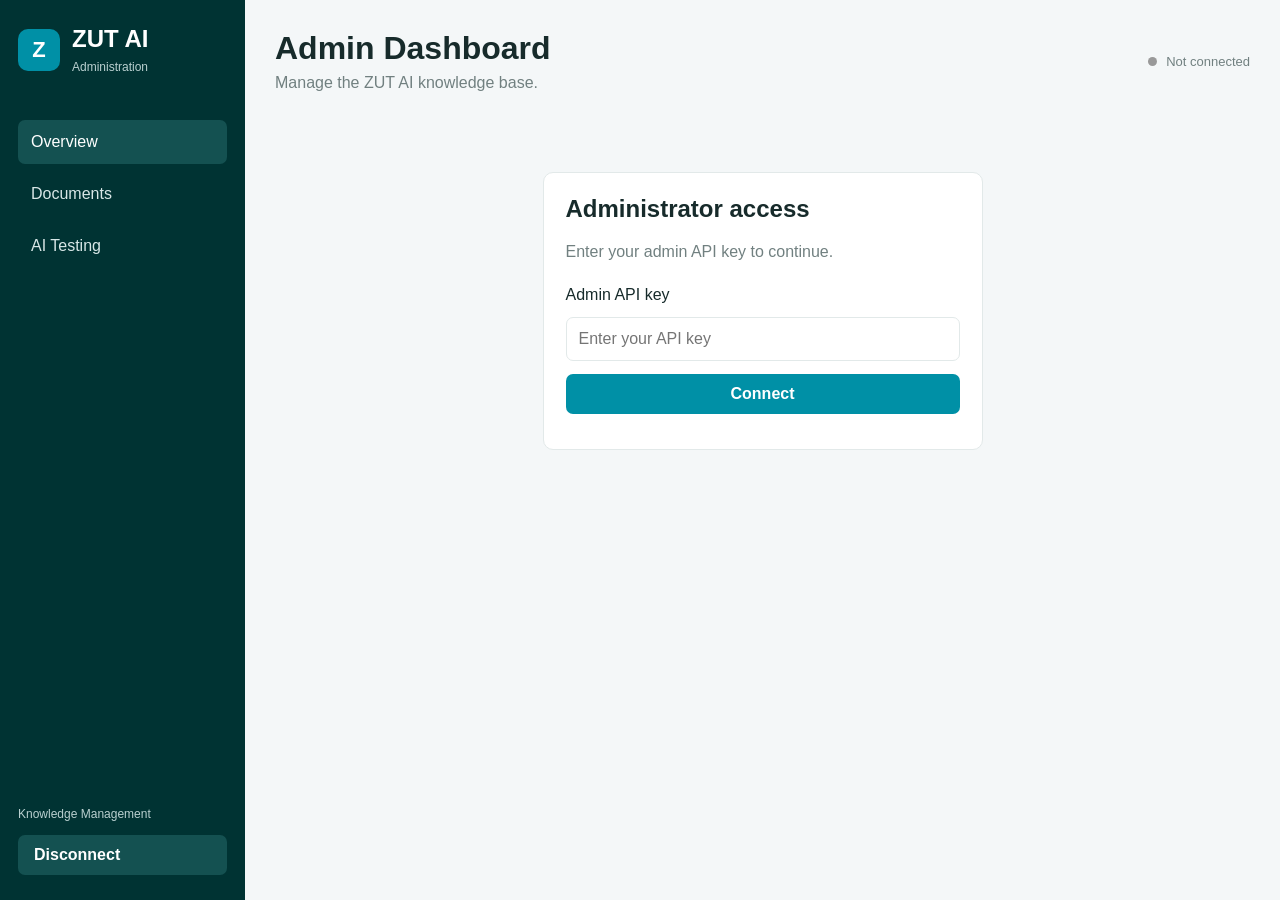
==== frontend/admin/admin.html @ 0103c9bb "improved Ai responce time and ui" ====
<!DOCTYPE html>
<html lang="en">
<head>
    <meta charset="UTF-8">
    <meta name="viewport" content="width=device-width, initial-scale=1.0">

    <title>ZUT AI | Admin Dashboard</title>

    <link rel="stylesheet" href="admin.css">
</head>

<body>

    <div class="admin-layout">

        <aside class="sidebar">
            <div class="brand">
                <div class="brand-icon">Z</div>
                <div>
                    <h2>ZUT AI</h2>
                    <span>Administration</span>
                </div>
            </div>

            <nav>
                <a href="#overview" class="active">Overview</a>
                <a href="#documents">Documents</a>
                <a href="#ai-testing">AI Testing</a>
            </nav>

            <div class="sidebar-footer">
                <span>Knowledge Management</span>
                <button id="logout-button" class="logout-button">
                    Disconnect
                </button>
            </div>
        </aside>

        <main class="main-content">

            <header class="topbar">
                <div>
                    <h1>Admin Dashboard</h1>
                    <p>Manage the ZUT AI knowledge base.</p>
                </div>

                <div class="connection-status">
                    <span id="connection-indicator"></span>
                    <span id="connection-text">Not connected</span>
                </div>
            </header>

            <!-- Authentication -->
            <section id="login-section" class="login-section">
                <div class="login-card">
                    <h2>Administrator access</h2>
                    <p>Enter your admin API key to continue.</p>

                    <form id="login-form">
                        <label for="api-key">Admin API key</label>

                        <input
                            type="password"
                            id="api-key"
                            placeholder="Enter your API key"
                            required
                        >

                        <button type="submit">Connect</button>
                    </form>

                    <p id="login-error" class="error-message"></p>
                </div>
            </section>

            <!-- Dashboard -->
            <section id="dashboard-section" hidden>

                <section id="overview" class="section">
                    <div class="section-heading">
                        <div>
                            <h2>Overview</h2>
                            <p>Knowledge base summary</p>
                        </div>

                        <button id="refresh-button" class="secondary-button">
                            Refresh
                        </button>
                    </div>

                    <div class="stats-grid">

                        <article class="stat-card">
                            <span>Documents</span>
                            <strong id="total-documents">0</strong>
                        </article>

                        <article class="stat-card">
                            <span>Indexed chunks</span>
                            <strong id="total-chunks">0</strong>
                        </article>

                        <article class="stat-card">
                            <span>Indexed documents</span>
                            <strong id="indexed-documents">0</strong>
                        </article>

                        <article class="stat-card">
                            <span>API status</span>
                            <strong id="api-status">Unknown</strong>
                        </article>

                    </div>
                </section>

                <section id="documents" class="section">

                    <div class="section-heading">
                        <div>
                            <h2>Documents</h2>
                            <p>Upload and manage knowledge-base files.</p>
                        </div>
                    </div>

                    <div class="upload-card">
                        <form id="upload-form">

                            <label for="document-file">
                                Select a document
                            </label>

                            <input
                                type="file"
                                id="document-file"
                                accept=".pdf,.txt,.docx"
                                required
                            >

                            <p class="hint">
                                Supported formats: PDF, TXT and DOCX.
                                Maximum size: 15 MB.
                            </p>

                            <button type="submit" id="upload-button">
                                Upload document
                            </button>

                        </form>

                        <p id="upload-message" class="message"></p>
                    </div>

                    <div class="document-card">

                        <div class="document-heading">
                            <h3>Document library</h3>
                            <span id="document-count">0 documents</span>
                        </div>

                        <div id="document-list" class="document-list">
                            <p class="empty-state">
                                Connect to load documents.
                            </p>
                        </div>

                    </div>

                </section>

                <section id="ai-testing" class="section">
                    <div class="section-heading">
                        <div>
                            <h2>AI Testing</h2>
                            <p>Test the student assistant's responses.</p>
                        </div>
                    </div>

                    <div class="testing-card">
                        <p>
                            The AI testing panel will be connected in
                            the next development step.
                        </p>
                    </div>
                </section>

            </section>

            <div id="notification" class="notification" role="status"></div>

        </main>

    </div>

    <script src="admin.js"></script>

</body>
</html>
---- frontend/admin/admin.css ----
:root {
    --primary: #003333;
    --accent: #0090A6;
    --background: #f4f7f8;
    --surface: #ffffff;
    --text: #172b2b;
    --muted: #718080;
    --border: #e2e9e9;
    --danger: #c0392b;
}

* {
    box-sizing: border-box;
}

body {
    margin: 0;
    font-family: Arial, sans-serif;
    background: var(--background);
    color: var(--text);
}

button,
input {
    font: inherit;
}

button {
    cursor: pointer;
    border: none;
    border-radius: 7px;
    padding: 11px 16px;
    background: var(--accent);
    color: white;
    font-weight: 600;
}

button:hover {
    opacity: 0.9;
}

button:disabled {
    opacity: 0.6;
    cursor: not-allowed;
}

.admin-layout {
    min-height: 100vh;
    display: flex;
}

.sidebar {
    width: 245px;
    background: var(--primary);
    color: white;
    padding: 25px 18px;
    display: flex;
    flex-direction: column;
    position: fixed;
    inset: 0 auto 0 0;
}

.brand {
    display: flex;
    align-items: center;
    gap: 12px;
    margin-bottom: 45px;
}

.brand-icon {
    width: 42px;
    height: 42px;
    border-radius: 10px;
    background: var(--accent);
    display: grid;
    place-items: center;
    font-size: 22px;
    font-weight: bold;
}

.brand h2 {
    margin: 0 0 4px;
}

.brand span,
.sidebar-footer span {
    color: #b9d0d0;
    font-size: 12px;
}

.sidebar nav {
    display: grid;
    gap: 8px;
}

.sidebar nav a {
    color: #d8e7e7;
    text-decoration: none;
    padding: 13px;
    border-radius: 7px;
}

.sidebar nav a:hover,
.sidebar nav a.active {
    background: #145151;
    color: white;
}

.sidebar-footer {
    margin-top: auto;
    display: grid;
    gap: 14px;
}

.logout-button {
    background: #145151;
    text-align: left;
}

.main-content {
    width: calc(100% - 245px);
    margin-left: 245px;
    padding: 30px;
}

.topbar,
.section-heading,
.document-heading {
    display: flex;
    align-items: center;
    justify-content: space-between;
    gap: 15px;
}

.topbar {
    margin-bottom: 35px;
}

.topbar h1,
.section-heading h2 {
    margin: 0 0 7px;
}

.topbar p,
.section-heading p {
    color: var(--muted);
    margin: 0;
}

.connection-status {
    display: flex;
    align-items: center;
    gap: 9px;
    font-size: 13px;
    color: var(--muted);
}

#connection-indicator {
    width: 9px;
    height: 9px;
    background: #999;
    border-radius: 50%;
}

#connection-indicator.connected {
    background: #20a36b;
}

.section {
    margin-bottom: 38px;
    scroll-margin-top: 25px;
}

.stats-grid {
    display: grid;
    grid-template-columns: repeat(4, minmax(0, 1fr));
    gap: 18px;
    margin-top: 22px;
}

.stat-card,
.upload-card,
.document-card,
.testing-card,
.login-card {
    background: var(--surface);
    border: 1px solid var(--border);
    border-radius: 10px;
    padding: 22px;
}

.stat-card {
    display: grid;
    gap: 15px;
}

.stat-card span {
    color: var(--muted);
    font-size: 14px;
}

.stat-card strong {
    font-size: 28px;
    color: var(--primary);
}

.secondary-button {
    background: #e5f1f2;
    color: var(--primary);
}

.upload-card,
.document-card,
.testing-card {
    margin-top: 20px;
}

.upload-card form {
    display: grid;
    gap: 13px;
}

input[type="file"],
input[type="password"] {
    width: 100%;
    padding: 12px;
    border: 1px solid var(--border);
    border-radius: 7px;
    background: white;
}

.hint {
    color: var(--muted);
    font-size: 13px;
    margin: 0;
}

.upload-card button {
    justify-self: start;
}

.document-heading {
    margin-bottom: 20px;
}

.document-heading h3 {
    margin: 0;
}

.document-list {
    display: grid;
    gap: 12px;
}

.document-item {
    display: flex;
    align-items: center;
    justify-content: space-between;
    gap: 15px;
    padding: 15px;
    border: 1px solid var(--border);
    border-radius: 8px;
}

.document-info {
    min-width: 0;
}

.document-info strong {
    display: block;
    overflow-wrap: anywhere;
    margin-bottom: 6px;
}

.document-info span {
    color: var(--muted);
    font-size: 12px;
}

.delete-button {
    background: #fff0ee;
    color: var(--danger);
    flex-shrink: 0;
}

.empty-state {
    color: var(--muted);
    text-align: center;
    padding: 25px;
}

.login-section {
    max-width: 440px;
    margin: 80px auto;
}

.login-card h2 {
    margin-top: 0;
}

.login-card > p {
    color: var(--muted);
}

.login-card form {
    display: grid;
    gap: 13px;
    margin-top: 25px;
}

.error-message {
    color: var(--danger) !important;
    font-size: 13px;
}

.message {
    font-size: 13px;
}

.notification {
    position: fixed;
    right: 25px;
    bottom: 25px;
    background: var(--primary);
    color: white;
    padding: 14px 18px;
    border-radius: 8px;
    opacity: 0;
    pointer-events: none;
    transition: opacity 0.2s;
}

.notification.show {
    opacity: 1;
}

[hidden] {
    display: none !important;
}

@media (max-width: 950px) {
    .stats-grid {
        grid-template-columns: repeat(2, 1fr);
    }
}

@media (max-width: 650px) {
    .sidebar {
        width: 100%;
        height: auto;
        position: static;
        padding: 15px;
    }

    .admin-layout {
        display: block;
    }

    .brand {
        margin-bottom: 15px;
    }

    .sidebar nav {
        grid-template-columns: repeat(3, 1fr);
    }

    .sidebar nav a {
        text-align: center;
        font-size: 13px;
        padding: 10px 5px;
    }

    .sidebar-footer {
        margin-top: 15px;
    }

    .main-content {
        width: 100%;
        margin: 0;
        padding: 20px 15px;
    }

    .stats-grid {
        grid-template-columns: 1fr 1fr;
        gap: 10px;
    }

    .stat-card {
        padding: 15px;
    }

    .stat-card strong {
        font-size: 23px;
    }

    .topbar {
        align-items: flex-start;
        flex-direction: column;
    }

    .document-item {
        align-items: flex-start;
    }
}

@media (max-width: 380px) {
    .stats-grid {
        grid-template-columns: 1fr;
    }
}
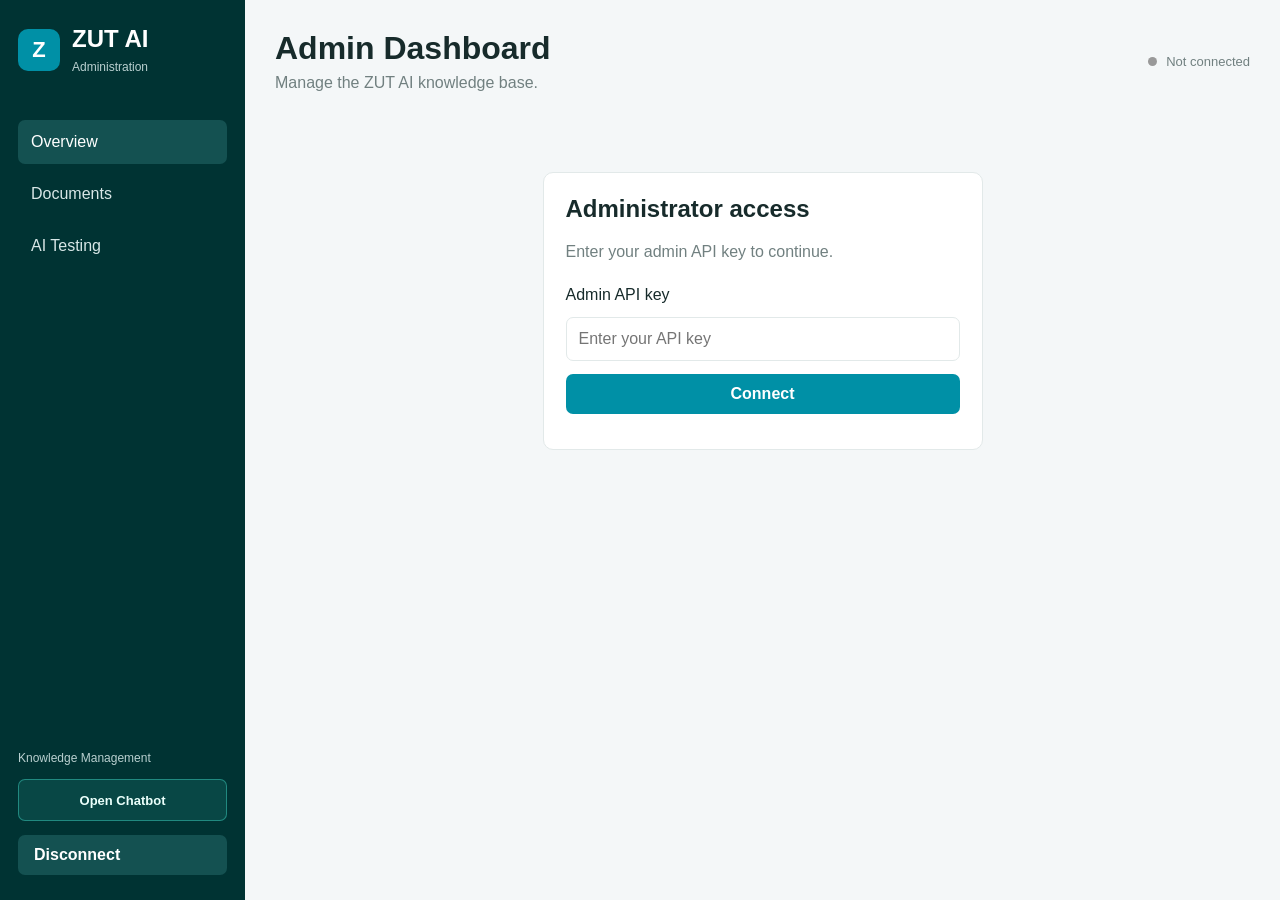
==== commit 8a3150c1: "major changes to the admin ui" ====
--- a/frontend/admin/admin.html
+++ b/frontend/admin/admin.html
@@ -1,4 +1,3 @@
-
 <!DOCTYPE html>
 <html lang="en">
 <head>
@@ -31,6 +30,9 @@
 
             <div class="sidebar-footer">
                 <span>Knowledge Management</span>
+                <a href="../chatbot/index.html" class="chatbot-nav-button">
+                    Open Chatbot
+                </a>
                 <button id="logout-button" class="logout-button">
                     Disconnect
                 </button>
@@ -166,6 +168,21 @@
 
                     </div>
 
+                    <div class="document-card">
+
+                        <div class="document-heading">
+                            <h3>Indexed sources</h3>
+                            <span id="source-count">0 sources</span>
+                        </div>
+
+                        <div id="source-list" class="document-list">
+                            <p class="empty-state">
+                                Connect to load sources.
+                            </p>
+                        </div>
+
+                    </div>
+
                 </section>
 
                 <section id="ai-testing" class="section">
--- a/frontend/admin/admin.css
+++ b/frontend/admin/admin.css
@@ -1,4 +1,3 @@
-
 :root {
     --primary: #003333;
     --accent: #0090A6;
@@ -339,6 +338,27 @@
     display: none !important;
 }
 
+.chatbot-nav-button {
+    min-height: 42px;
+    display: flex;
+    align-items: center;
+    justify-content: center;
+    border: 1px solid rgba(66, 217, 200, 0.45);
+    border-radius: 7px;
+    background: rgba(66, 217, 200, 0.12);
+    color: #eafffb;
+    text-align: center;
+    text-decoration: none;
+    font-size: 13px;
+    font-weight: 600;
+    transition: background 0.2s ease, border-color 0.2s ease;
+}
+
+.chatbot-nav-button:hover {
+    background: rgba(66, 217, 200, 0.22);
+    border-color: #42d9c8;
+}
+
 @media (max-width: 950px) {
     .stats-grid {
         grid-template-columns: repeat(2, 1fr);
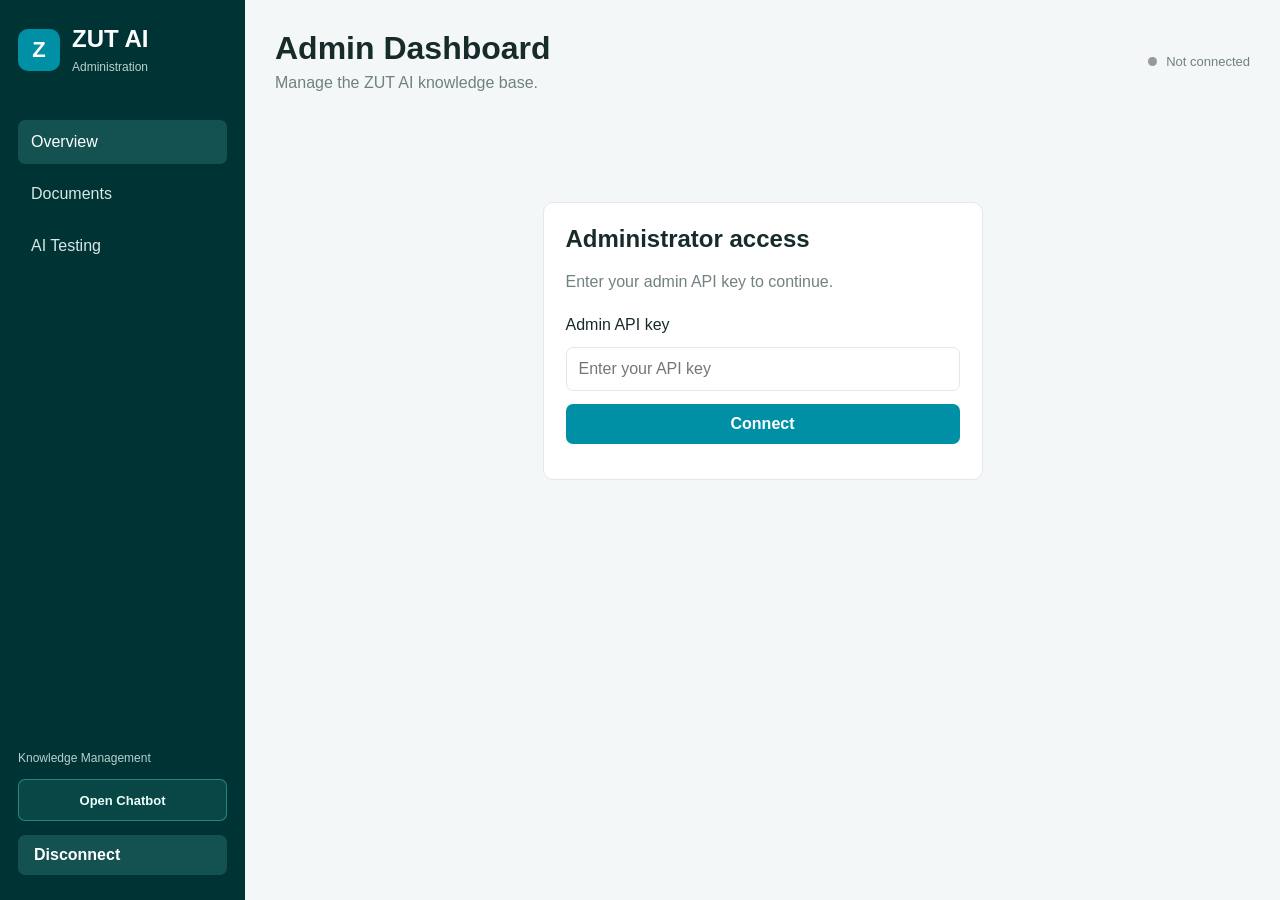
==== commit 81b41afb: "Refactor code structure and improve imports; add favicon and update frontend links" ====
--- a/frontend/admin/admin.html
+++ b/frontend/admin/admin.html
@@ -7,6 +7,7 @@
     <title>ZUT AI | Admin Dashboard</title>
 
     <link rel="stylesheet" href="admin.css">
+    <link rel="icon" type="image/svg+xml" href="../favicon.svg">
 </head>
 
 <body>
@@ -30,7 +31,7 @@
 
             <div class="sidebar-footer">
                 <span>Knowledge Management</span>
-                <a href="../chatbot/index.html" class="chatbot-nav-button">
+                <a href="/" class="chatbot-nav-button">
                     Open Chatbot
                 </a>
                 <button id="logout-button" class="logout-button">
--- a/frontend/admin/admin.css
+++ b/frontend/admin/admin.css
@@ -133,7 +133,14 @@
 }
 
 .topbar {
-    margin-bottom: 35px;
+    position: sticky;
+    top: 0;
+    z-index: 50;
+
+    margin: -30px -30px 35px;
+    padding: 30px;
+
+    background: #f3f7f7;
 }
 
 .topbar h1,
